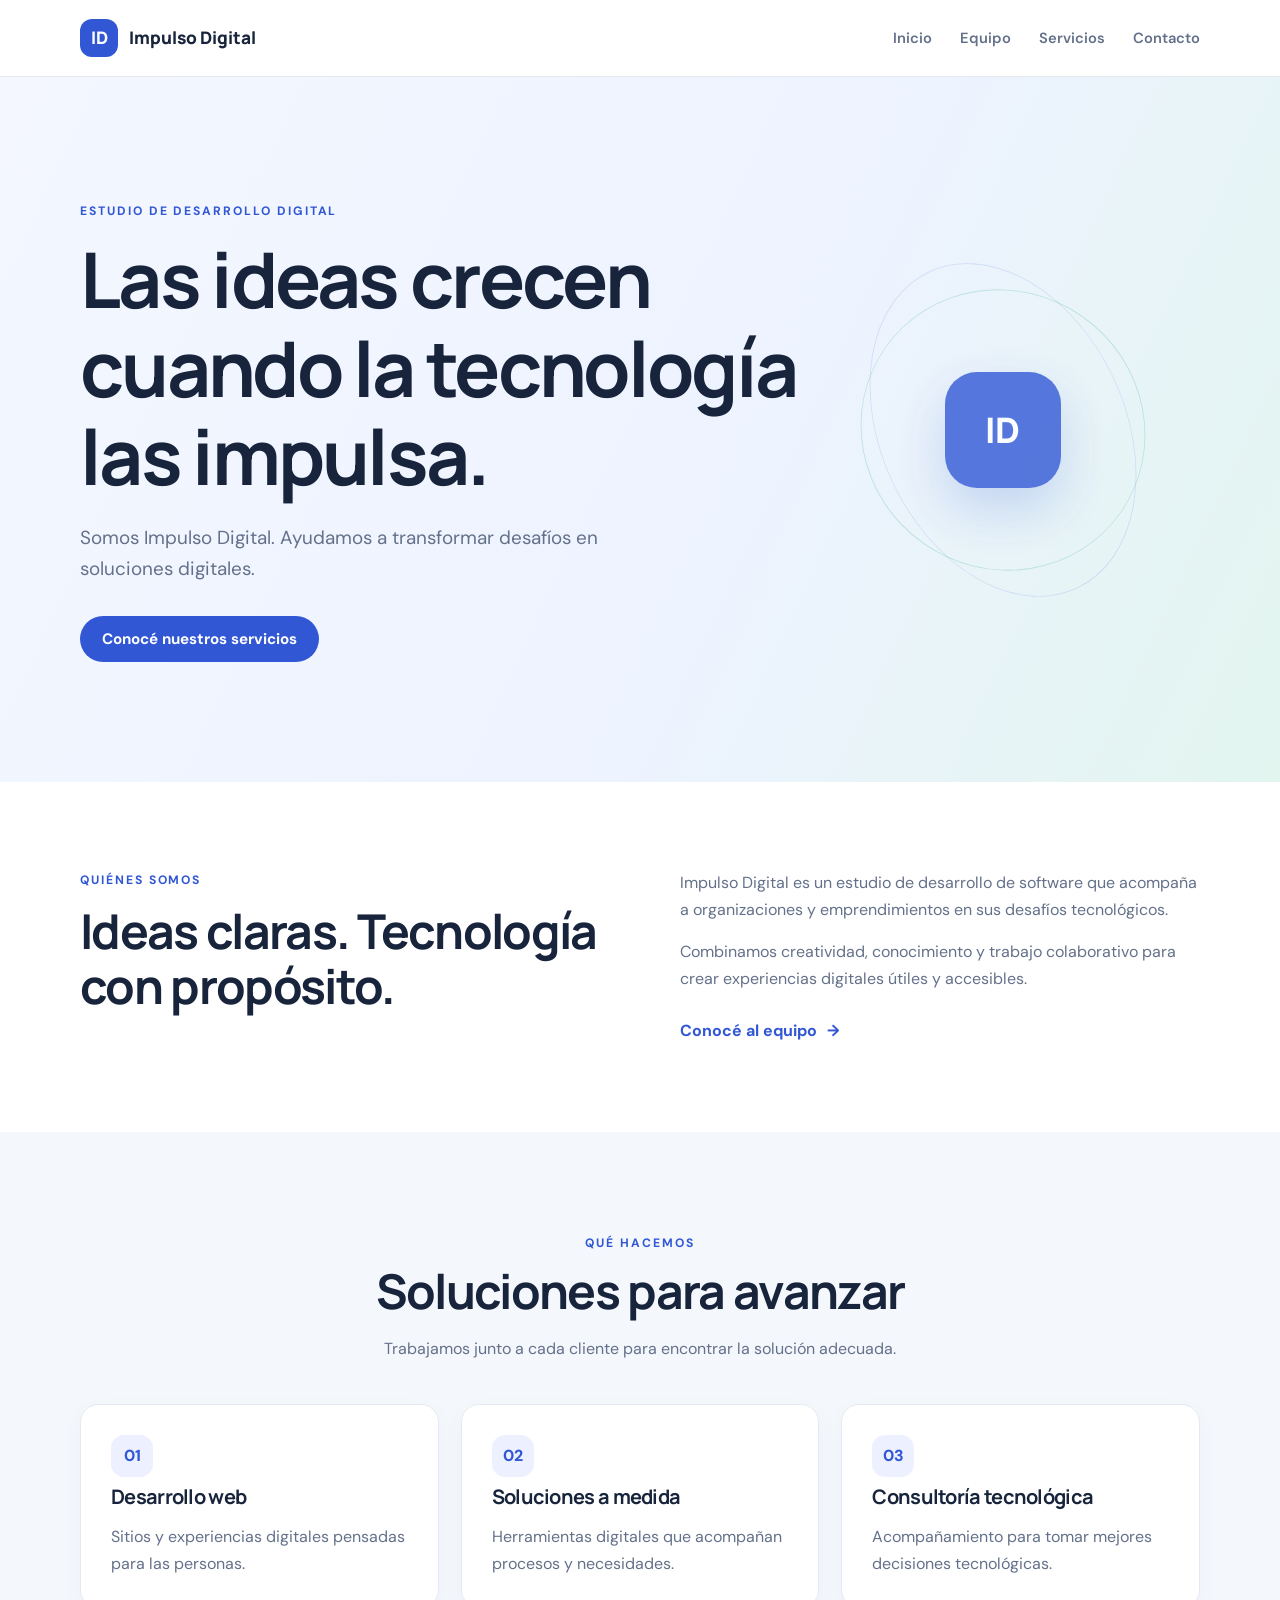
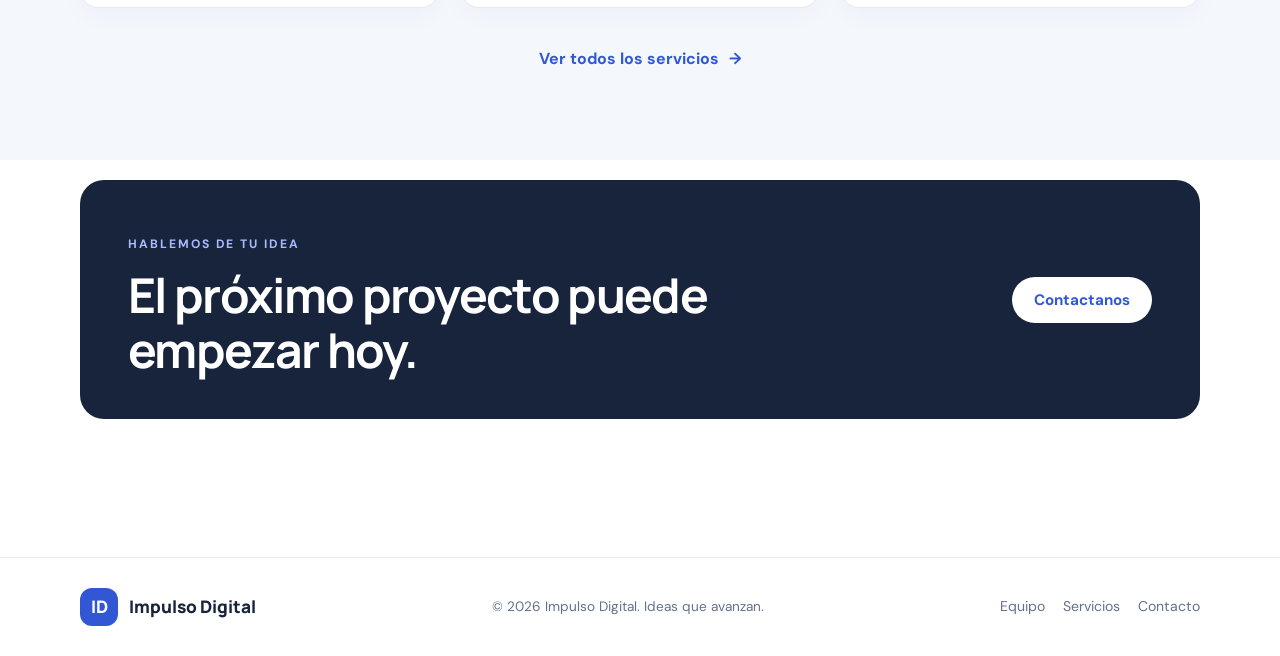
==== index.html @ 052a7fed "Add files via upload" ====
<!DOCTYPE html>
<html lang="es">
<head>
  <meta charset="UTF-8">
  <meta name="viewport" content="width=device-width, initial-scale=1.0">
  <meta name="description" content="Impulso Digital: tecnología que impulsa ideas.">
  <title>Impulso Digital | Inicio</title>
  <link rel="stylesheet" href="css/style.css">
</head>
<body>
  <div id="navbar-container"></div>

  <main>
    <section class="hero">
      <div class="container hero-content">
        <p class="eyebrow">ESTUDIO DE DESARROLLO DIGITAL</p>
        <h1>Las ideas crecen cuando la tecnología las impulsa.</h1>
        <p class="hero-copy">
          Somos Impulso Digital. Ayudamos a transformar desafíos en soluciones digitales.
        </p>
        <a class="button button-primary" href="servicios.html">Conocé nuestros servicios</a>
      </div>

      <div class="hero-decoration" aria-hidden="true">
        <div class="orbit orbit-one"></div>
        <div class="orbit orbit-two"></div>
        <div class="orbit-center">ID</div>
      </div>
    </section>

    <section class="section intro-section">
      <div class="container two-column">
        <div>
          <p class="eyebrow">QUIÉNES SOMOS</p>
          <h2>Ideas claras. Tecnología con propósito.</h2>
        </div>

        <div>
          <p>
            Impulso Digital es un estudio de desarrollo de software que acompaña a organizaciones y
            emprendimientos en sus desafíos tecnológicos.
          </p>
          <p>
            Combinamos creatividad, conocimiento y trabajo colaborativo para crear experiencias
            digitales útiles y accesibles.
          </p>
          <a class="text-link" href="equipo.html">
            Conocé al equipo <span aria-hidden="true">→</span>
          </a>
        </div>
      </div>
    </section>

    <section class="section soft-section">
      <div class="container">
        <div class="section-heading">
          <p class="eyebrow">QUÉ HACEMOS</p>
          <h2>Soluciones para avanzar</h2>
          <p>Trabajamos junto a cada cliente para encontrar la solución adecuada.</p>
        </div>

        <div class="card-grid three-cards">
          <article class="info-card">
            <span class="card-icon">01</span>
            <h3>Desarrollo web</h3>
            <p>Sitios y experiencias digitales pensadas para las personas.</p>
          </article>
          <article class="info-card">
            <span class="card-icon">02</span>
            <h3>Soluciones a medida</h3>
            <p>Herramientas digitales que acompañan procesos y necesidades.</p>
          </article>
          <article class="info-card">
            <span class="card-icon">03</span>
            <h3>Consultoría tecnológica</h3>
            <p>Acompañamiento para tomar mejores decisiones tecnológicas.</p>
          </article>
        </div>

        <div class="center-action">
          <a class="text-link" href="servicios.html">
            Ver todos los servicios <span aria-hidden="true">→</span>
          </a>
        </div>
      </div>
    </section>

    <section class="section cta-section">
      <div class="container cta-panel">
        <div>
          <p class="eyebrow">HABLEMOS DE TU IDEA</p>
          <h2>El próximo proyecto puede empezar hoy.</h2>
        </div>
        <a class="button button-light" href="contacto.html">Contactanos</a>
      </div>
    </section>
  </main>

  <footer id="footer-container"></footer>
  <script src="js/navbar.js"></script>
  <script src="js/main.js"></script>
</body>
</html>
---- css/style.css ----
@import url('https://fonts.googleapis.com/css2?family=DM+Sans:wght@400;500;600;700&family=Manrope:wght@400;500;600;700;800&display=swap');

:root {
  --ink: #17243b;
  --muted: #64718a;
  --blue: #3157d5;
  --blue-dark: #203da5;
  --mint: #dff5ed;
  --paper: #ffffff;
  --soft: #f4f7fc;
  --line: #e5eaf2;
  --radius: 18px;
  --shadow: 0 14px 40px rgba(25, 45, 85, .08);
}

* {
  box-sizing: border-box;
}

html {
  scroll-behavior: smooth;
}

body {
  margin: 0;
  color: var(--ink);
  background: var(--paper);
  font-family: 'DM Sans', Arial, sans-serif;
  line-height: 1.65;
}

h1,
h2,
h3 {
  font-family: 'Manrope', Arial, sans-serif;
  line-height: 1.15;
  letter-spacing: -.035em;
}

h1 {
  max-width: 760px;
  margin: 14px 0 22px;
  font-size: clamp(2.7rem, 6vw, 5rem);
}

h2 {
  margin: 10px 0 18px;
  font-size: clamp(2rem, 4vw, 3rem);
}

h3 {
  margin: 8px 0;
  font-size: 1.25rem;
}

p {
  color: var(--muted);
}

a {
  color: inherit;
  text-decoration: none;
}

.container {
  width: min(1120px, calc(100% - 48px));
  margin: 0 auto;
}

.eyebrow {
  color: var(--blue);
  font-size: .76rem;
  font-weight: 700;
  letter-spacing: .16em;
}

.site-header {
  position: sticky;
  top: 0;
  z-index: 20;
  border-bottom: 1px solid var(--line);
  background: rgba(255, 255, 255, .94);
  backdrop-filter: blur(12px);
}

.nav-inner {
  display: flex;
  min-height: 76px;
  align-items: center;
  justify-content: space-between;
  gap: 24px;
}

.brand {
  display: flex;
  align-items: center;
  gap: 11px;
  font-family: 'Manrope', sans-serif;
  font-size: 1.08rem;
  font-weight: 800;
}

.brand-mark {
  display: grid;
  width: 38px;
  height: 38px;
  place-items: center;
  border-radius: 12px;
  color: white;
  background: var(--blue);
  font-weight: 800;
}

.nav-links {
  display: flex;
  align-items: center;
  gap: 28px;
}

.nav-links a {
  color: var(--muted);
  font-size: .92rem;
  font-weight: 600;
}

.nav-links a:hover,
.nav-links a.active {
  color: var(--blue);
}

.menu-toggle {
  display: none;
  padding: 8px 12px;
  border: 1px solid var(--line);
  border-radius: 10px;
  color: var(--ink);
  background: white;
  font-size: 1.2rem;
  cursor: pointer;
}

.hero {
  position: relative;
  overflow: hidden;
  padding: 112px 0 120px;
  background: linear-gradient(115deg, #f4f7ff 0%, #edf3ff 58%, #e2f5ef 100%);
}

.hero-content {
  position: relative;
  z-index: 2;
}

.hero-copy {
  max-width: 560px;
  margin: 0 0 32px;
  font-size: 1.18rem;
}

.hero-decoration {
  position: absolute;
  top: 50%;
  right: 8%;
  width: 350px;
  height: 350px;
  transform: translateY(-50%);
  opacity: .8;
}

.orbit {
  position: absolute;
  inset: 0;
  border: 1px solid rgba(49, 87, 213, .18);
  border-radius: 50%;
  transform: rotate(-25deg) scaleX(.7);
}

.orbit-two {
  inset: 36px -25px;
  border-color: rgba(33, 160, 125, .28);
  transform: rotate(35deg) scaleX(.72);
}

.orbit-center {
  position: absolute;
  top: 50%;
  left: 50%;
  display: grid;
  width: 116px;
  height: 116px;
  place-items: center;
  transform: translate(-50%, -50%);
  border-radius: 32px;
  color: white;
  background: var(--blue);
  box-shadow: 0 22px 50px rgba(49, 87, 213, .25);
  font: 800 2.2rem 'Manrope';
}

.button {
  display: inline-flex;
  align-items: center;
  justify-content: center;
  padding: 13px 22px;
  border: 0;
  border-radius: 999px;
  font: 700 .95rem 'DM Sans';
  cursor: pointer;
  transition: transform .2s, background .2s;
}

.button:hover {
  transform: translateY(-2px);
}

.button-primary {
  color: white;
  background: var(--blue);
}

.button-primary:hover {
  background: var(--blue-dark);
}

.button-light {
  color: var(--blue);
  background: white;
}

.section {
  padding: 88px 0;
}

.soft-section {
  background: var(--soft);
}

.two-column {
  display: grid;
  grid-template-columns: 1fr 1fr;
  align-items: start;
  gap: 80px;
}

.two-column p:first-child {
  margin-top: 0;
}

.text-link {
  display: inline-flex;
  align-items: center;
  gap: 10px;
  margin-top: 10px;
  color: var(--blue);
  font-weight: 700;
}

.section-heading {
  max-width: 680px;
  margin: 0 auto 42px;
  text-align: center;
}

.section-heading p {
  margin-bottom: 0;
}

.section-heading.align-left {
  margin-left: 0;
  text-align: left;
}

.card-grid {
  display: grid;
  gap: 22px;
}

.three-cards {
  grid-template-columns: repeat(3, 1fr);
}

.info-card {
  padding: 30px;
  border: 1px solid var(--line);
  border-radius: var(--radius);
  background: white;
  box-shadow: 0 8px 25px rgba(25, 45, 85, .03);
}

.info-card p {
  margin-bottom: 0;
}

.card-icon {
  display: inline-grid;
  width: 42px;
  height: 42px;
  place-items: center;
  border-radius: 13px;
  color: var(--blue);
  background: #edf1ff;
  font-weight: 800;
}

.center-action {
  margin-top: 28px;
  text-align: center;
}

.cta-section {
  padding-top: 20px;
}

.cta-panel {
  display: flex;
  align-items: center;
  justify-content: space-between;
  gap: 30px;
  padding: 42px 48px;
  border-radius: 24px;
  background: var(--ink);
}

.cta-panel h2 {
  max-width: 650px;
  margin-bottom: 0;
  color: white;
}

.cta-panel .eyebrow {
  color: #a9baff;
}

.page-hero {
  padding: 78px 0 82px;
  background: linear-gradient(115deg, #f4f7ff, #e8f5f1);
}

.page-hero h1 {
  max-width: 800px;
  font-size: clamp(2.5rem, 5vw, 4.2rem);
}

.page-hero p:last-child {
  max-width: 650px;
  font-size: 1.1rem;
}

.team-grid {
  display: grid;
  grid-template-columns: repeat(3, 1fr);
  gap: 22px;
}

.team-card {
  overflow: hidden;
  border: 1px solid var(--line);
  border-radius: var(--radius);
  background: white;
  box-shadow: var(--shadow);
}

.avatar {
  display: grid;
  height: 170px;
  place-items: center;
  color: white;
  font: 800 2.7rem 'Manrope';
  letter-spacing: -.06em;
}

.avatar-a {
  background: linear-gradient(135deg, #3157d5, #8a9df0);
}

.avatar-b {
  background: linear-gradient(135deg, #1a927e, #8bd7c3);
}

.avatar-c {
  background: linear-gradient(135deg, #d17b48, #f0c08b);
}

.avatar-d {
  background: linear-gradient(135deg, #684db5, #b2a0e8);
}

.avatar-e {
  background: linear-gradient(135deg, #bb527c, #f0a4be);
}

.team-card-body {
  padding: 22px;
}

.team-card-body p {
  margin: 8px 0;
}

.team-role {
  color: var(--blue);
  font-size: .75rem;
  font-weight: 700;
  text-transform: uppercase;
  letter-spacing: .1em;
}

.notice {
  margin-top: 30px;
  padding: 14px 18px;
  border-radius: 12px;
  background: #fff8e8;
  font-size: .88rem;
}

.service-list {
  max-width: 900px;
}

.service-row {
  display: grid;
  grid-template-columns: 70px 1fr 40px;
  align-items: start;
  gap: 24px;
  padding: 30px 0;
  border-bottom: 1px solid var(--line);
}

.service-row:first-child {
  padding-top: 0;
}

.service-number {
  color: var(--blue);
  font: 800 1.4rem 'Manrope';
}

.service-row h2 {
  margin: 0 0 10px;
  font-size: 1.7rem;
}

.service-row p {
  max-width: 700px;
  margin: 0;
}

.service-arrow {
  color: var(--blue);
  font-size: 1.5rem;
}

.contact-layout {
  display: grid;
  grid-template-columns: .85fr 1.15fr;
  gap: 80px;
}

.contact-details h2 {
  font-size: 3rem;
}

.contact-item {
  padding: 17px 0;
  border-bottom: 1px solid var(--line);
}

.contact-label {
  display: block;
  margin-bottom: 4px;
  color: var(--muted);
  font-size: .82rem;
}

.contact-item a {
  color: var(--blue);
  font-weight: 700;
}

.contact-form {
  display: grid;
  gap: 10px;
  padding: 30px;
  border: 1px solid var(--line);
  border-radius: var(--radius);
  box-shadow: var(--shadow);
}

.contact-form label {
  font-size: .9rem;
  font-weight: 700;
}

.contact-form input,
.contact-form textarea {
  width: 100%;
  padding: 13px 14px;
  border: 1px solid #dce3ef;
  border-radius: 10px;
  color: var(--ink);
  background: #fbfcff;
  font: inherit;
}

.contact-form input:focus,
.contact-form textarea:focus {
  outline: 2px solid #cbd6ff;
  border-color: var(--blue);
}

.contact-form .button {
  justify-self: start;
  margin-top: 8px;
}

.form-feedback {
  margin: 0;
  font-size: .82rem;
}

.site-footer {
  margin-top: 50px;
  padding: 30px 0;
  border-top: 1px solid var(--line);
}

.footer-inner {
  display: flex;
  align-items: center;
  justify-content: space-between;
  gap: 20px;
}

.footer-inner p {
  margin: 0;
  font-size: .85rem;
}

.footer-links {
  display: flex;
  gap: 18px;
  color: var(--muted);
  font-size: .88rem;
}

@media (max-width: 850px) {
  .hero-decoration {
    right: -120px;
    opacity: .25;
  }

  .two-column,
  .contact-layout {
    grid-template-columns: 1fr;
    gap: 28px;
  }

  .team-grid {
    grid-template-columns: repeat(2, 1fr);
  }

  .three-cards {
    grid-template-columns: 1fr;
  }
}

@media (max-width: 620px) {
  .container {
    width: min(100% - 32px, 1120px);
  }

  .hero {
    padding: 78px 0 84px;
  }

  .hero-decoration {
    display: none;
  }

  .section {
    padding: 62px 0;
  }

  .nav-inner {
    min-height: 68px;
  }

  .menu-toggle {
    display: inline-block;
  }

  .nav-links {
    position: absolute;
    top: 68px;
    right: 0;
    left: 0;
    display: none;
    flex-direction: column;
    align-items: flex-start;
    gap: 16px;
    padding: 18px 24px 24px;
    border-bottom: 1px solid var(--line);
    background: white;
  }

  .nav-links.is-open {
    display: flex;
  }

  .team-grid {
    grid-template-columns: 1fr;
  }

  .cta-panel {
    align-items: flex-start;
    flex-direction: column;
    padding: 30px 24px;
  }

  .service-row {
    grid-template-columns: 42px 1fr;
    gap: 14px;
  }

  .service-arrow {
    display: none;
  }

  .contact-form {
    padding: 22px;
  }

  .footer-inner {
    align-items: flex-start;
    flex-direction: column;
  }
}
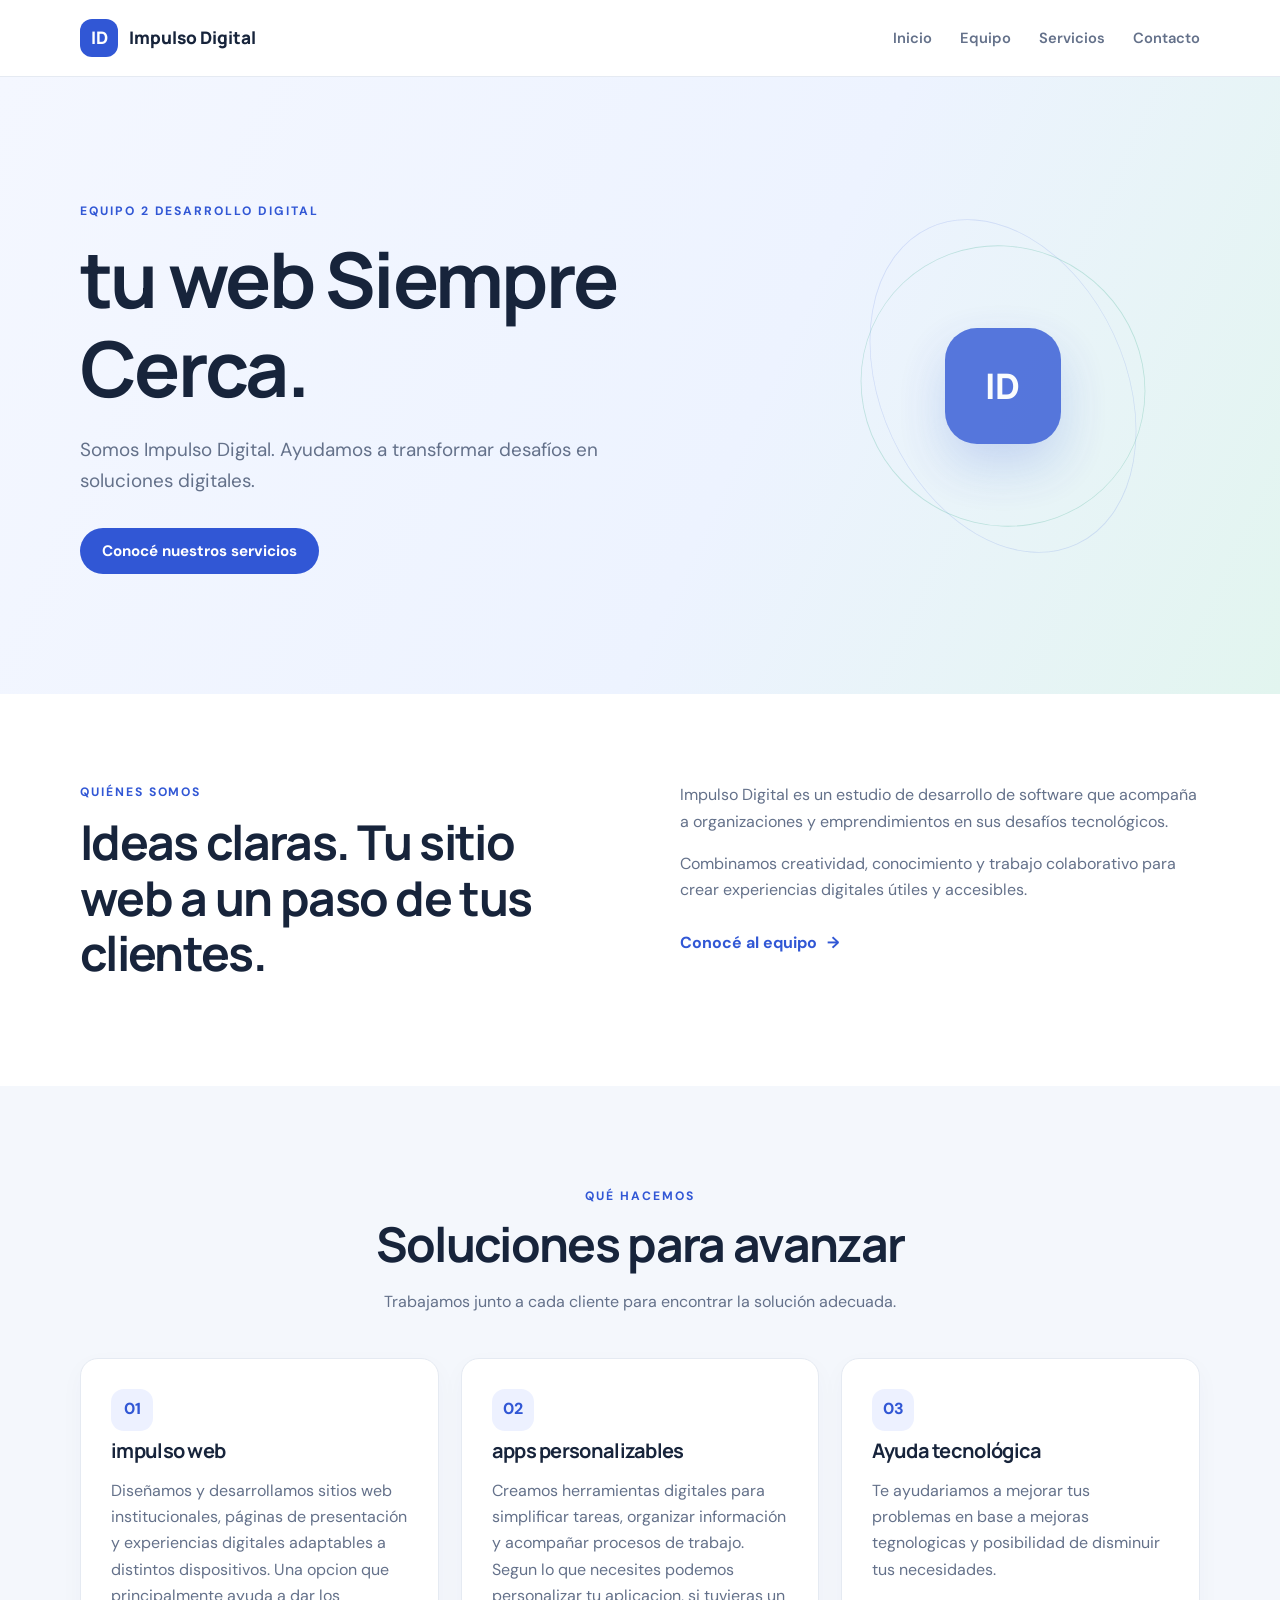
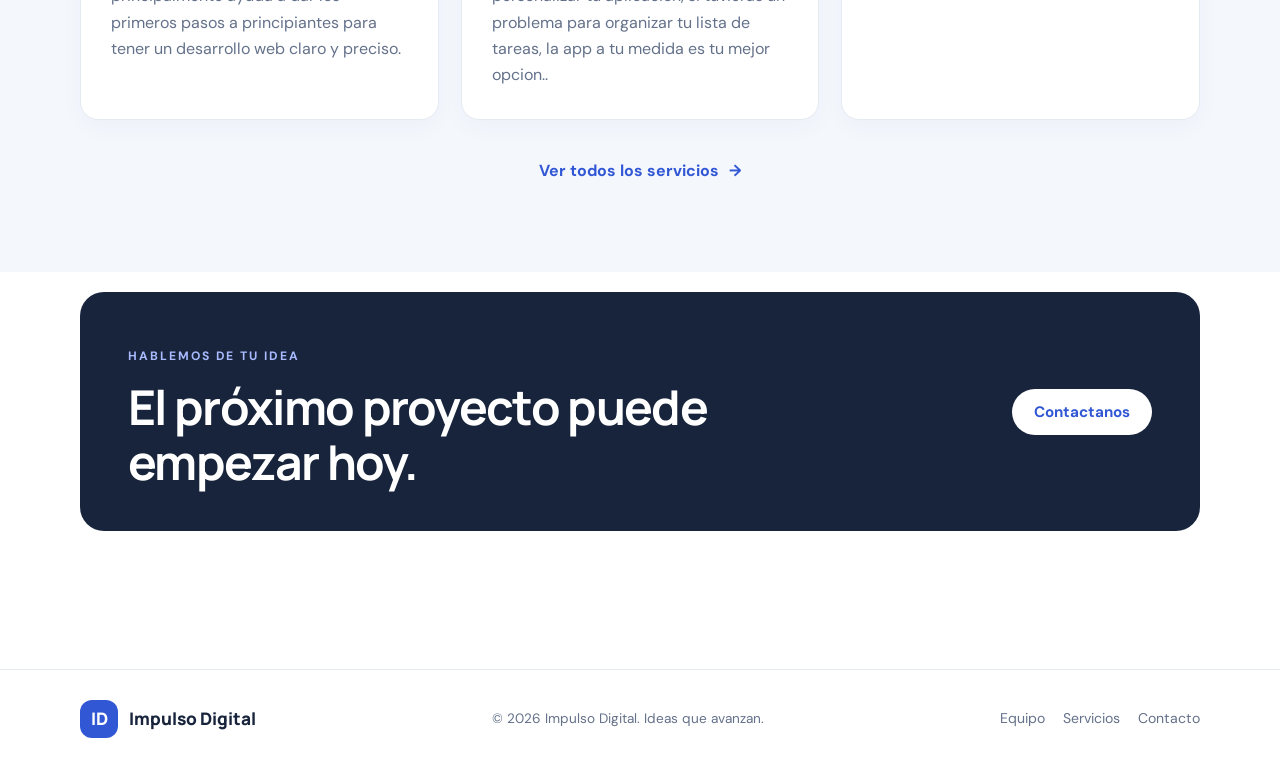
==== commit 2cd98951: "modifique la pV del index html" ====
--- a/index.html
+++ b/index.html
@@ -13,8 +13,8 @@
   <main>
     <section class="hero">
       <div class="container hero-content">
-        <p class="eyebrow">ESTUDIO DE DESARROLLO DIGITAL</p>
-        <h1>Las ideas crecen cuando la tecnología las impulsa.</h1>
+        <p class="eyebrow">EQUIPO 2 DESARROLLO DIGITAL</p>
+        <h1>tu web Siempre Cerca.</h1>
         <p class="hero-copy">
           Somos Impulso Digital. Ayudamos a transformar desafíos en soluciones digitales.
         </p>
@@ -32,7 +32,7 @@
       <div class="container two-column">
         <div>
           <p class="eyebrow">QUIÉNES SOMOS</p>
-          <h2>Ideas claras. Tecnología con propósito.</h2>
+          <h2>Ideas claras. Tu sitio web a un paso de tus clientes.</h2>
         </div>
 
         <div>
@@ -62,18 +62,18 @@
         <div class="card-grid three-cards">
           <article class="info-card">
             <span class="card-icon">01</span>
-            <h3>Desarrollo web</h3>
-            <p>Sitios y experiencias digitales pensadas para las personas.</p>
+            <h3>impulso web</h3>
+            <p>Diseñamos y desarrollamos sitios web institucionales, páginas de presentación y experiencias digitales adaptables a distintos dispositivos. Una opcion que principalmente ayuda a dar los primeros pasos a principiantes para tener un desarrollo web claro y preciso. </p>
           </article>
           <article class="info-card">
             <span class="card-icon">02</span>
-            <h3>Soluciones a medida</h3>
-            <p>Herramientas digitales que acompañan procesos y necesidades.</p>
+            <h3>apps personalizables</h3>
+            <p>Creamos herramientas digitales para simplificar tareas, organizar información y acompañar procesos de trabajo. Segun lo que necesites podemos personalizar tu aplicacion, si tuvieras un problema para organizar tu lista de tareas, la app a tu medida es tu mejor opcion..</p>
           </article>
           <article class="info-card">
             <span class="card-icon">03</span>
-            <h3>Consultoría tecnológica</h3>
-            <p>Acompañamiento para tomar mejores decisiones tecnológicas.</p>
+            <h3>Ayuda tecnológica</h3>
+            <p>Te ayudariamos a mejorar tus problemas en base a mejoras tegnologicas y posibilidad de disminuir tus necesidades.</p>
           </article>
         </div>
 
--- a/css/style.css
+++ b/css/style.css
@@ -367,6 +367,7 @@
   color: white;
   font: 800 2.7rem 'Manrope';
   letter-spacing: -.06em;
+  
 }
 
 .avatar-a {
